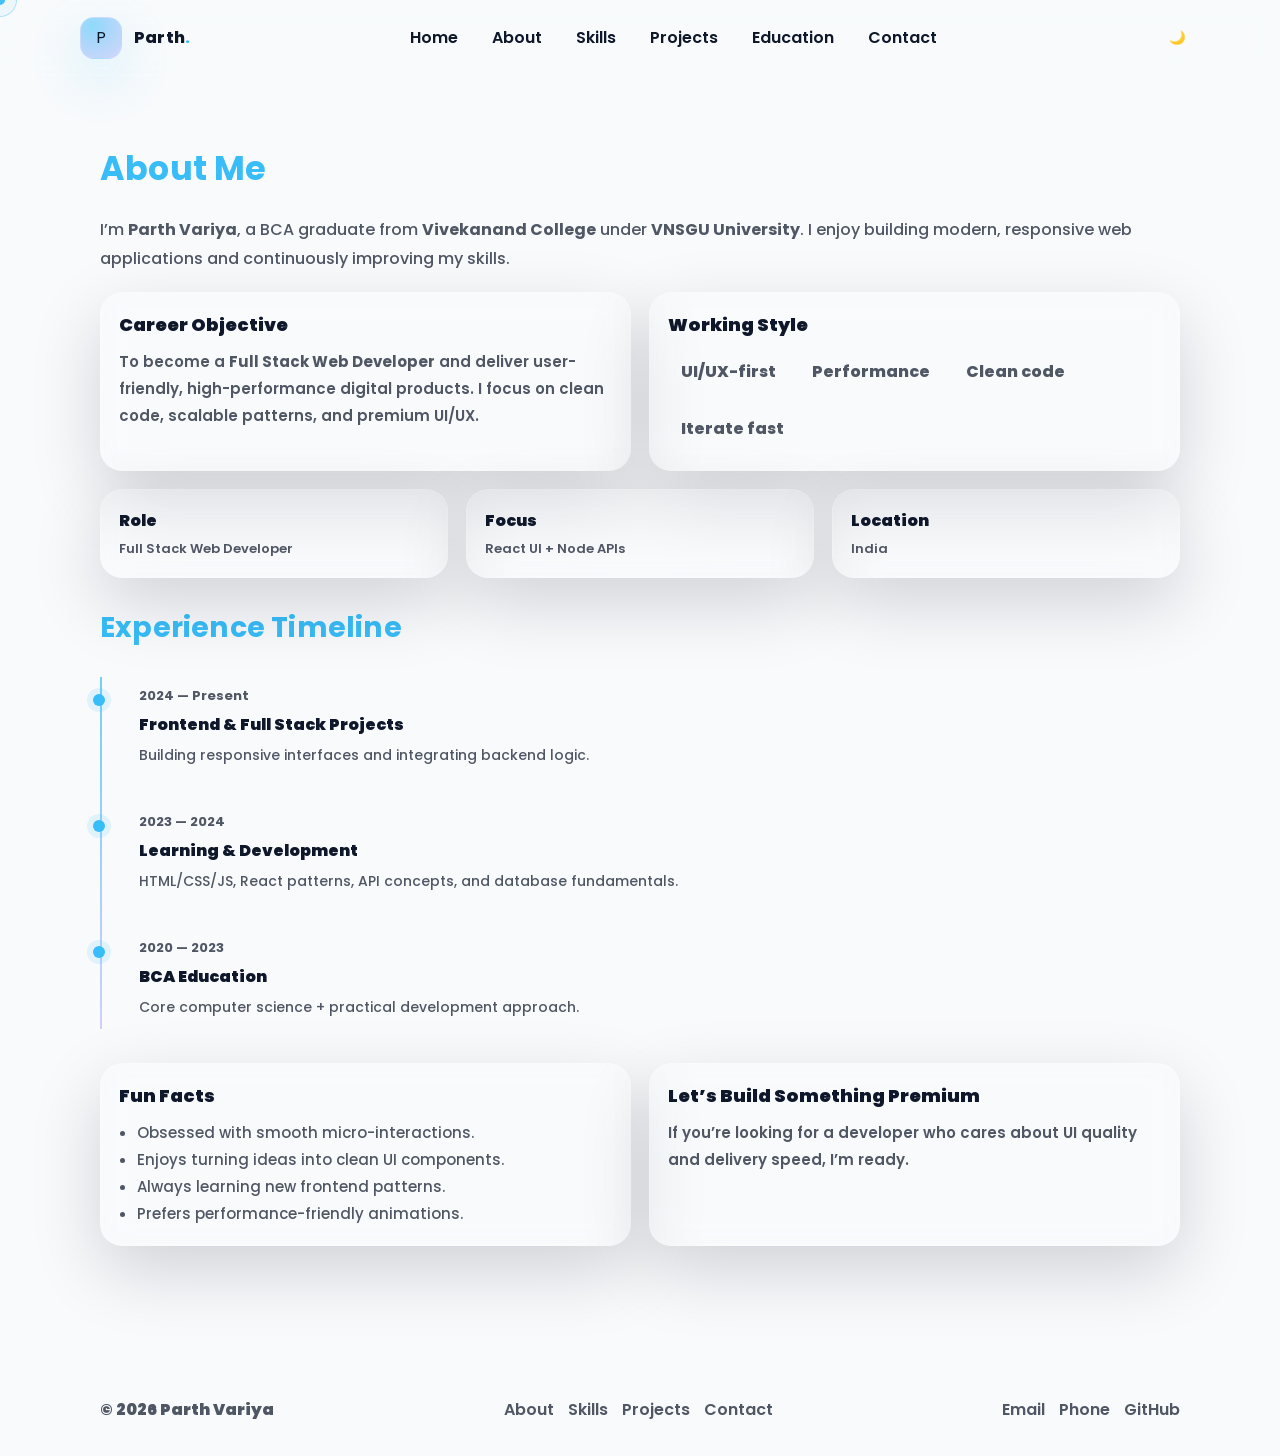
==== about.html @ 163a3abf "Added all portfolio files" ====
<!DOCTYPE html>
<html lang="en">
<head>
  <meta charset="UTF-8" />
  <meta name="viewport" content="width=device-width, initial-scale=1.0" />

  <title>About | Parth Variya</title>
  <meta name="description" content="About Parth Variya — Full Stack Web Developer. Career objective, personal info, timeline and fun facts." />
  <meta name="keywords" content="About, Parth Variya, Full Stack Developer" />
  <meta name="author" content="Parth Variya" />
  <meta property="og:title" content="About | Parth Variya" />
  <meta property="og:description" content="Career objective, personal info cards, experience timeline and fun facts." />
  <meta property="og:type" content="website" />

  <link rel="preconnect" href="https://fonts.googleapis.com" />
  <link rel="preconnect" href="https://fonts.gstatic.com" crossorigin />
  <link href="https://fonts.googleapis.com/css2?family=Poppins:wght@300;400;600;700&display=swap" rel="stylesheet" />

  <link rel="stylesheet" href="css/style.css" />
  <link rel="stylesheet" href="css/responsive.css" />
</head>
<body>
  <div id="loader" class="loader" aria-live="polite">
    <div class="loader-card">
      <div class="loader-bar"><span></span></div>
      <p>Loading portfolio...</p>
    </div>
  </div>
  <div id="cursor" class="cursor" aria-hidden="true"></div>
  <div id="cursorDot" class="cursor-dot" aria-hidden="true"></div>

  <header class="site-header">
    <div class="container navbar">
      <div class="brand">
        <div class="brand-mark" aria-hidden="true">P</div>
        <div class="brand-name">Parth<span>.</span></div>
      </div>

      <nav class="nav-links" aria-label="Primary">
        <a href="index.html">Home</a>
        <a href="about.html" class="active">About</a>
        <a href="skills.html">Skills</a>
        <a href="projects.html">Projects</a>
        <a href="education.html">Education</a>
        <a href="contact.html">Contact</a>
      </nav>

      <div class="nav-cta">
        <button id="themeBtn" class="icon-btn" type="button" aria-label="Switch theme">🌙</button>
        <button id="hamburgerBtn" class="icon-btn hamburger" type="button" aria-label="Open menu">☰</button>
      </div>
    </div>

    <div id="mobileDrawer" class="mobile-drawer" role="dialog" aria-modal="true" aria-label="Mobile menu">
      <div class="mobile-panel">
        <div class="mobile-links">
          <div style="display:flex;align-items:center;justify-content:space-between;gap:12px;">
            <div class="brand-name">Parth<span>.</span></div>
            <button id="closeDrawer" class="icon-btn" type="button" aria-label="Close menu">✕</button>
          </div>
          <a href="index.html" data-close>Home</a>
          <a href="about.html" data-close>About</a>
          <a href="skills.html" data-close>Skills</a>
          <a href="projects.html" data-close>Projects</a>
          <a href="education.html" data-close>Education</a>
          <a href="contact.html" data-close>Contact</a>
        </div>
      </div>
    </div>
  </header>

  <main id="pageFade">
    <section class="section">

      <div class="container">
        <h2 class="section-title reveal fade-up">About Me</h2>
        <p class="section-lead reveal fade-up">
          I’m <b>Parth Variya</b>, a BCA graduate from <b>Vivekanand College</b> under <b>VNSGU University</b>.
          I enjoy building modern, responsive web applications and continuously improving my skills.
        </p>

        <div class="grid-2" style="margin-top:18px;">
          <div class="skill-card glass reveal zoom-in">
            <h4 style="margin:0 0 10px; font-size:18px;">Career Objective</h4>
            <p class="section-lead" style="margin:0; font-size:15px;">
              To become a <b>Full Stack Web Developer</b> and deliver user-friendly, high-performance digital products.
              I focus on clean code, scalable patterns, and premium UI/UX.
            </p>
          </div>

          <div class="skill-card glass reveal zoom-in">
            <h4 style="margin:0 0 10px; font-size:18px;">Working Style</h4>
            <div class="pill-row">
              <span class="pill">UI/UX-first</span>
              <span class="pill">Performance</span>
              <span class="pill">Clean code</span>
              <span class="pill">Iterate fast</span>
            </div>
          </div>
        </div>

        <div class="grid-3" style="margin-top:18px;">
          <div class="skill-card glass reveal zoom-in">
            <h4>Role</h4>
            <p>Full Stack Web Developer</p>
          </div>
          <div class="skill-card glass reveal zoom-in">
            <h4>Focus</h4>
            <p>React UI + Node APIs</p>
          </div>
          <div class="skill-card glass reveal zoom-in">
            <h4>Location</h4>
            <p>India</p>
          </div>
        </div>

        <div style="margin-top:28px;">
          <h3 class="section-title" style="font-size:clamp(22px,2.2vw,30px);">Experience Timeline</h3>
          <div class="timeline">
            <div class="t-item reveal fade-up">
              <div class="t-meta">2024 — Present</div>
              <div class="t-title">Frontend & Full Stack Projects</div>
              <div class="section-lead" style="font-size:14px; margin-top:6px;">Building responsive interfaces and integrating backend logic.</div>
            </div>
            <div class="t-item reveal fade-up">
              <div class="t-meta">2023 — 2024</div>
              <div class="t-title">Learning & Development</div>
              <div class="section-lead" style="font-size:14px; margin-top:6px;">HTML/CSS/JS, React patterns, API concepts, and database fundamentals.</div>
            </div>
            <div class="t-item reveal fade-up">
              <div class="t-meta">2020 — 2023</div>
              <div class="t-title">BCA Education</div>
              <div class="section-lead" style="font-size:14px; margin-top:6px;">Core computer science + practical development approach.</div>
            </div>
          </div>
        </div>

        <div style="margin-top:28px;" class="grid-2">
          <div class="skill-card glass reveal zoom-in">
            <h4 style="margin:0 0 10px; font-size:18px;">Fun Facts</h4>
            <ul class="section-lead" style="margin:0; padding-left:18px; font-size:15px;">
              <li>Obsessed with smooth micro-interactions.</li>
              <li>Enjoys turning ideas into clean UI components.</li>
              <li>Always learning new frontend patterns.</li>
              <li>Prefers performance-friendly animations.</li>
            </ul>
          </div>
          <div class="skill-card glass reveal zoom-in">
            <h4 style="margin:0 0 10px; font-size:18px;">Let’s Build Something Premium</h4>
            <p class="section-lead" style="margin:0; font-size:15px;">
              If you’re looking for a developer who cares about UI quality and delivery speed, I’m ready.
            </p>
          </div>
        </div>
      </div>
    </section>
  </main>

  <button id="backToTop" class="back-to-top" type="button" aria-label="Back to top">↑</button>

  <footer class="site-footer">
    <div class="container footer-grid">
      <div style="font-weight:900;">© 2026 Parth Variya</div>
      <div class="footer-links">
        <a href="about.html">About</a>
        <a href="skills.html">Skills</a>
        <a href="projects.html">Projects</a>
        <a href="contact.html">Contact</a>
      </div>
      <div class="footer-links">
        <a href="mailto:pkvariya32@gmail.com">Email</a>
        <a href="tel:+917016491638">Phone</a>
        <a href="https://github.com/parth-variya" target="_blank" rel="noreferrer">GitHub</a>
      </div>
    </div>
  </footer>

  <script src="js/script.js"></script>

</body>
</html>
---- css/style.css ----
/* Premium Portfolio - Global Styles */

:root{
  --bg: #0f172a;
  --primary: #38bdf8;
  --secondary: #6366f1;
  --text: #e5e7eb;
  --muted: rgba(229,231,235,.72);
  --card: rgba(255,255,255,.06);
  --card2: rgba(255,255,255,.04);
  --stroke: rgba(255,255,255,.12);
  --shadow: 0 25px 70px rgba(0,0,0,.45);
  --radius-xl: 22px;
  --radius-lg: 16px;
  --radius-md: 12px;
  --radius-sm: 10px;

  --cursor-size: 10px;
  --cursor-ring: 34px;

  --focus: rgba(56,189,248,.45);

  --transition: 240ms cubic-bezier(.2,.8,.2,1);
}

[data-theme="light"]{
  --bg: #f8fafc;
  --text: #0f172a;
  --muted: rgba(15,23,42,.72);
  --card: rgba(15,23,42,.06);
  --card2: rgba(15,23,42,.04);
  --stroke: rgba(15,23,42,.14);
  --shadow: 0 25px 70px rgba(2,6,23,.16);
}

*{ box-sizing:border-box; }
html,body{ height:100%; }
html{ scroll-behavior:smooth; }
body{
  margin:0;
  background: var(--bg);
  color: var(--text);
  font-family: "Poppins", system-ui, -apple-system, Segoe UI, Roboto, Arial, sans-serif;
  overflow-x:hidden;
}

a{ color:inherit; }
img{ max-width:100%; display:block; }

/* Layout */
.container{
  width: min(1120px, 100%);
  margin: 0 auto;
  padding: 0 20px;
}

.glass{
  background: linear-gradient(135deg, rgba(255,255,255,.10), rgba(255,255,255,.04));
  border: 1px solid var(--stroke);
  box-shadow: var(--shadow);
  backdrop-filter: blur(14px);
  -webkit-backdrop-filter: blur(14px);
}

.card{
  border-radius: var(--radius-xl);
  padding: 22px;
}

/* Header / Footer */
.site-header{
  position: sticky;
  top:0;
  z-index: 50;
  backdrop-filter: blur(14px);
  -webkit-backdrop-filter: blur(14px);
  border-bottom: 1px solid rgba(255,255,255,.06);
  background: rgba(15,23,42,.55);
}
[data-theme="light"] .site-header{ background: rgba(248,250,252,.65); }

.navbar{
  display:flex;
  align-items:center;
  justify-content:space-between;
  padding: 14px 0;
  gap: 16px;
}

.brand{
  display:flex;
  align-items:center;
  gap: 12px;
}

.brand-mark{
  width: 42px;
  height: 42px;
  border-radius: 14px;
  background: radial-gradient(circle at 30% 20%, rgba(56,189,248,.55), rgba(99,102,241,.25)), rgba(255,255,255,.06);
  border: 1px solid rgba(255,255,255,.12);
  display:flex;
  align-items:center;
  justify-content:center;
  box-shadow: 0 18px 50px rgba(56,189,248,.22);
}

.brand-name{
  font-weight: 800;
  letter-spacing: .2px;
}
.brand-name span{ color: var(--primary); }

.nav-links{
  display:flex;
  align-items:center;
  gap: 8px;
}

.nav-links a{
  text-decoration:none;
  color: var(--text);
  font-weight: 600;
  padding: 10px 12px;
  border-radius: 12px;
  border: 1px solid transparent;
  transition: var(--transition);
}

.nav-links a:hover{
  border-color: rgba(56,189,248,.35);
  background: rgba(56,189,248,.10);
  box-shadow: 0 0 0 4px rgba(56,189,248,.08);
}

.nav-cta{
  display:flex;
  align-items:center;
  gap: 10px;
}

.icon-btn{
  display:inline-flex;
  align-items:center;
  justify-content:center;
  width: 44px;
  height: 44px;
  border-radius: 14px;
  border: 1px solid rgba(255,255,255,.12);
  background: rgba(255,255,255,.04);
  color: var(--text);
  cursor:pointer;
  transition: var(--transition);
}

.icon-btn:hover{
  transform: translateY(-2px);
  border-color: rgba(56,189,248,.45);
  box-shadow: 0 0 0 4px rgba(56,189,248,.10);
}

.hamburger{
  display:none;
}

.mobile-drawer{
  display:none;
}

.site-footer{
  margin-top: 40px;
  padding: 22px 0 34px;
  color: var(--muted);
}

.footer-grid{
  display:flex;
  align-items:center;
  justify-content:space-between;
  gap: 16px;
  flex-wrap:wrap;
  border-top: 1px solid rgba(255,255,255,.06);
  padding-top: 20px;
}

.footer-links{
  display:flex;
  gap: 14px;
  flex-wrap:wrap;
}

.footer-links a{
  text-decoration:none;
  font-weight: 600;
  color: var(--muted);
}

.footer-links a:hover{ color: var(--text); }

/* Sections */
.section{
  padding: 68px 0;
}

.section-title{
  margin: 0 0 22px;
  font-size: clamp(28px, 2.6vw, 40px);
  color: var(--primary);
  letter-spacing: .2px;
}

.section-lead{
  color: var(--muted);
  font-weight: 500;
  line-height: 1.8;
}

/* Hero */
.hero{
  padding: 56px 0 20px;
  position:relative;
  overflow:hidden;
}

.hero-bg{
  position:absolute;
  inset: -200px -120px -160px -120px;
  background: conic-gradient(from 180deg, rgba(56,189,248,.25), rgba(99,102,241,.35), rgba(56,189,248,.18), rgba(99,102,241,.30));
  filter: blur(38px);
  opacity: .65;
  animation: gradientSpin 12s linear infinite;
}

@keyframes gradientSpin{
  0%{ transform: rotate(0deg); }
  100%{ transform: rotate(360deg); }
}

.hero-grid{
  position:relative;
  display:grid;
  grid-template-columns: 1.2fr .8fr;
  align-items:center;
  gap: 28px;
}

.kicker{
  display:inline-flex;
  align-items:center;
  gap: 10px;
  padding: 8px 12px;
  border-radius: 999px;
  border:1px solid rgba(56,189,248,.25);
  background: rgba(56,189,248,.10);
  color: var(--text);
  font-weight: 700;
}

.kicker i{
  width: 10px;
  height: 10px;
  border-radius: 50%;
  background: var(--primary);
  box-shadow: 0 0 0 4px rgba(56,189,248,.18);
}

.hero h1{
  margin: 14px 0 10px;
  font-size: clamp(38px, 4.2vw, 64px);
  line-height: 1.05;
}

.hero h1 .accent{ color: var(--primary); }

.typing{
  color: var(--secondary);
  font-weight: 800;
}

.hero p{
  margin: 12px 0 24px;
  color: var(--muted);
  font-size: 16px;
  line-height: 1.9;
}

.btn-row{ display:flex; gap: 12px; flex-wrap:wrap; }

.btn{
  display:inline-flex;
  align-items:center;
  justify-content:center;
  gap: 10px;
  padding: 12px 18px;
  border-radius: 14px;
  text-decoration:none;
  font-weight: 800;
  border: 1px solid rgba(255,255,255,.14);
  background: rgba(255,255,255,.05);
  transition: var(--transition);
  cursor:pointer;
}

.btn:hover{ transform: translateY(-2px); border-color: rgba(56,189,248,.45); box-shadow: 0 0 0 4px rgba(56,189,248,.10); }

.btn-primary{
  background: linear-gradient(135deg, rgba(56,189,248,.20), rgba(99,102,241,.20)), rgba(255,255,255,.05);
  border-color: rgba(56,189,248,.55);
}

.btn-secondary{
  background: linear-gradient(135deg, rgba(99,102,241,.22), rgba(56,189,248,.10)), rgba(255,255,255,.05);
  border-color: rgba(99,102,241,.55);
}

.hero-profile{
  position:relative;
  display:flex;
  align-items:center;
  justify-content:center;
}

.profile-ring{
  width: 360px;
  height: 360px;
  border-radius: 50%;
  background: radial-gradient(circle at 30% 20%, rgba(56,189,248,.35), rgba(99,102,241,.15)), rgba(255,255,255,.04);
  border: 1px solid rgba(56,189,248,.35);
  display:flex;
  align-items:center;
  justify-content:center;
  box-shadow: 0 30px 100px rgba(56,189,248,.18);
}

.profile-img{
  width: 290px;
  height: 290px;
  border-radius: 50%;
  object-fit: cover;
  border: 6px solid rgba(56,189,248,.55);
  box-shadow: 0 0 0 10px rgba(56,189,248,.08);
  background: rgba(255,255,255,.02);
}

.floating-badge{
  position:absolute;
  bottom: 26px;
  left: -6px;
  padding: 12px 14px;
  border-radius: 18px;
  background: rgba(255,255,255,.06);
  border: 1px solid rgba(255,255,255,.12);
  backdrop-filter: blur(12px);
  -webkit-backdrop-filter: blur(12px);
}

.floating-badge strong{ display:block; }
.floating-badge span{ color: var(--muted); font-weight: 600; font-size: 13px; }

/* Stats */
.stats{
  margin-top: 24px;
  display:grid;
  grid-template-columns: repeat(4, 1fr);
  gap: 14px;
}

.stat{
  padding: 16px;
  border-radius: 18px;
  border: 1px solid rgba(255,255,255,.10);
  background: rgba(255,255,255,.04);
}

.stat .num{
  font-size: 26px;
  font-weight: 900;
  color: var(--text);
}

.stat .label{
  color: var(--muted);
  font-weight: 700;
  font-size: 13px;
  margin-top: 6px;
}

/* Scroll indicator */
.scroll-indicator{
  margin-top: 28px;
  display:flex;
  align-items:center;
  gap: 10px;
  color: var(--muted);
  font-weight: 700;
}

.mouse{
  width: 24px;
  height: 38px;
  border-radius: 999px;
  border: 1px solid rgba(255,255,255,.18);
  position:relative;
}

.mouse::after{
  content:"";
  width: 6px;
  height: 6px;
  border-radius: 50%;
  background: var(--primary);
  position:absolute;
  left: 50%;
  top: 8px;
  transform: translateX(-50%);
  animation: scrollDot 1.4s ease-in-out infinite;
}

@keyframes scrollDot{
  0%{ opacity: .15; transform: translateX(-50%) translateY(0); }
  45%{ opacity: 1; }
  100%{ opacity: .15; transform: translateX(-50%) translateY(16px); }
}

/* Cards / content grids */
.grid-2{ display:grid; grid-template-columns: 1fr 1fr; gap: 18px; }
.grid-3{ display:grid; grid-template-columns: repeat(3, 1fr); gap: 18px; }

.timeline{
  position:relative;
  padding-left: 22px;
}
.timeline::before{
  content:"";
  position:absolute;
  left: 0;
  top: 6px;
  bottom: 6px;
  width: 2px;
  background: linear-gradient(var(--primary), rgba(99,102,241,.4));
  opacity: .7;
}

.t-item{ position:relative; padding: 14px 16px; border-radius: 18px; background: rgba(255,255,255,.04); border: 1px solid rgba(255,255,255,.08); margin: 14px 0; }
.t-item::before{ content:""; position:absolute; left: -30px; top: 22px; width: 12px; height: 12px; border-radius: 50%; background: var(--primary); box-shadow: 0 0 0 6px rgba(56,189,248,.12); }

.t-meta{ color: var(--muted); font-weight: 700; font-size: 13px; }
.t-title{ font-weight: 900; margin-top: 6px; }

/* Skills */
.skill-grid{
  display:grid;
  grid-template-columns: 1fr 1fr;
  gap: 18px;
}

.pill-row{ display:flex; flex-wrap:wrap; gap: 10px; }

.pill{
  padding: 10px 12px;
  border-radius: 999px;
  border:1px solid rgba(255,255,255,.12);
  background: rgba(255,255,255,.04);
  font-weight: 800;
  color: var(--muted);
}

.skill-card{
  position:relative;
  overflow:hidden;
  padding: 18px;
  border-radius: var(--radius-xl);
  border: 1px solid rgba(255,255,255,.10);
  background: rgba(255,255,255,.04);
  transition: var(--transition);
}

.skill-card:hover{
  transform: translateY(-3px);
  border-color: rgba(56,189,248,.45);
  box-shadow: 0 0 0 4px rgba(56,189,248,.10);
}

.skill-card::after{
  content:"";
  position:absolute;
  inset: -2px;
  background: radial-gradient(circle at var(--x, 50%) var(--y, 50%), rgba(56,189,248,.24), rgba(99,102,241,.06) 45%, transparent 65%);
  opacity: 0;
  transition: opacity 250ms ease;
}

.skill-card:hover::after{ opacity: 1; }

.progress-row{ display:flex; gap: 16px; align-items:center; }

.progress{
  width: 110px;
  height: 110px;
}

.progress circle{
  fill:none;
  stroke-width: 10;
  transform: translate(5px,5px);
  transform-origin: 50% 50%;
}

.progress .track{ stroke: rgba(255,255,255,.10); }
.progress .bar{ stroke: var(--primary); stroke-linecap: round; }

.skill-card h4{ margin: 0 0 6px; font-weight: 900; }
.skill-card p{ margin: 0; color: var(--muted); font-weight: 600; font-size: 13px; }

/* Projects */
.controls{
  display:flex;
  gap: 12px;
  flex-wrap:wrap;
  margin-bottom: 18px;
}

.filter-btn{
  border-radius: 999px;
  padding: 10px 14px;
  font-weight: 900;
  cursor:pointer;
  border: 1px solid rgba(255,255,255,.12);
  background: rgba(255,255,255,.04);
  color: var(--muted);
  transition: var(--transition);
}

.filter-btn:hover{ transform: translateY(-2px); border-color: rgba(56,189,248,.45); color: var(--text); }
.filter-btn.active{ border-color: rgba(56,189,248,.65); background: rgba(56,189,248,.12); color: var(--text); box-shadow: 0 0 0 4px rgba(56,189,248,.10); }

.projects-grid{
  display:grid;
  grid-template-columns: repeat(3, 1fr);
  gap: 18px;
}

.project-card{
  position:relative;
  overflow:hidden;
  padding: 18px;
  border-radius: var(--radius-xl);
  border: 1px solid rgba(255,255,255,.10);
  background: rgba(255,255,255,.04);
  transition: var(--transition);
}

.project-card:hover{
  transform: translateY(-4px);
  border-color: rgba(56,189,248,.45);
  box-shadow: 0 0 0 4px rgba(56,189,248,.10);
}

.project-card .thumb{
  border-radius: 18px;
  border: 1px solid rgba(255,255,255,.10);
  overflow:hidden;
  background: rgba(255,255,255,.02);
}

.project-card .thumb img{ width: 100%; height: 180px; object-fit: cover; }

.tag-row{ display:flex; flex-wrap:wrap; gap: 10px; margin: 12px 0; }

.tag{
  border-radius: 999px;
  border: 1px solid rgba(255,255,255,.12);
  padding: 8px 10px;
  font-size: 12px;
  font-weight: 900;
  color: var(--muted);
  background: rgba(255,255,255,.03);
}

.project-actions{ display:flex; gap: 12px; flex-wrap:wrap; margin-top: 14px; }

/* Contact */
.form{
  display:grid;
  grid-template-columns: 1fr 1fr;
  gap: 12px;
}

.form .full{ grid-column: 1 / -1; }

.field{
  display:flex;
  flex-direction:column;
  gap: 8px;
}

label{ font-weight: 800; color: var(--muted); font-size: 13px; }

input, textarea{
  width: 100%;
  padding: 12px 14px;
  border-radius: 14px;
  background: rgba(255,255,255,.04);
  border: 1px solid rgba(255,255,255,.12);
  color: var(--text);
  outline: none;
  transition: var(--transition);
  font-family: inherit;
}

textarea{ min-height: 120px; resize: vertical; }

input:focus, textarea:focus{
  border-color: rgba(56,189,248,.55);
  box-shadow: 0 0 0 4px rgba(56,189,248,.10);
}

/* Scroll animations */
.reveal{
  opacity: 0;
  transform: translateY(18px);
  transition: 700ms cubic-bezier(.2,.8,.2,1);
}
.reveal.show{
  opacity: 1;
  transform: translateY(0);
}

.reveal.zoom-in{ transform: scale(.98); }
.reveal.zoom-in.show{ transform: scale(1); }

.reveal.slide-left{ transform: translateX(14px); }
.reveal.slide-left.show{ transform: translateX(0); }

/* Back to top */
.back-to-top{
  position: fixed;
  right: 18px;
  bottom: 18px;
  z-index: 70;
  width: 46px;
  height: 46px;
  border-radius: 16px;
  border: 1px solid rgba(255,255,255,.14);
  background: rgba(15,23,42,.55);
  display:flex;
  align-items:center;
  justify-content:center;
  cursor:pointer;
  color: var(--text);
  box-shadow: 0 18px 50px rgba(0,0,0,.35);
  transform: translateY(14px);
  opacity: 0;
  pointer-events:none;
  transition: var(--transition);
}

[data-theme="light"] .back-to-top{ background: rgba(248,250,252,.8); }

.back-to-top.show{ opacity: 1; transform: translateY(0); pointer-events:auto; }

/* Cursor */
.cursor{
  position: fixed;
  top:0; left:0;
  width: var(--cursor-ring);
  height: var(--cursor-ring);
  border-radius: 50%;
  border: 1px solid rgba(56,189,248,.35);
  background: rgba(56,189,248,.06);
  transform: translate(-50%, -50%);
  pointer-events:none;
  z-index: 9999;
  transition: width 160ms ease, height 160ms ease, opacity 160ms ease, border-color 160ms ease, background 160ms ease;
}

.cursor-dot{
  position: fixed;
  top:0; left:0;
  width: var(--cursor-size);
  height: var(--cursor-size);
  border-radius: 50%;
  background: rgba(56,189,248,.95);
  transform: translate(-50%, -50%);
  pointer-events:none;
  z-index: 10000;
  transition: width 160ms ease, height 160ms ease, opacity 160ms ease;
}

.cursor--hidden{ opacity:0; }
.cursor--hover{
  width: 54px !important;
  height: 54px !important;
  border-color: rgba(99,102,241,.6);
  background: rgba(99,102,241,.10);
}

.cursor-dot--hover{
  width: 14px !important;
  height: 14px !important;
}

@media (pointer: coarse){
  .cursor, .cursor-dot{ display:none; }
}

/* Loader */
.loader{
  position: fixed;
  inset: 0;
  z-index: 200;
  background: radial-gradient(circle at 20% 20%, rgba(56,189,248,.18), rgba(15,23,42,1) 55%);
  display:flex;
  align-items:center;
  justify-content:center;
}

.loader-card{
  width: min(440px, 92vw);
  padding: 22px;
  border-radius: 24px;
  border: 1px solid rgba(255,255,255,.12);
  background: rgba(255,255,255,.05);
  backdrop-filter: blur(16px);
}

.loader-bar{
  height: 12px;
  border-radius: 999px;
  background: rgba(255,255,255,.08);
  overflow:hidden;
  border: 1px solid rgba(255,255,255,.10);
}

.loader-bar > span{
  display:block;
  height:100%;
  width: 35%;
  border-radius: 999px;
  background: linear-gradient(90deg, var(--primary), var(--secondary));
  animation: loadMove 900ms ease-in-out infinite;
}

@keyframes loadMove{
  0%{ transform: translateX(-30%); width: 30%; }
  50%{ transform: translateX(120%); width: 55%; }
  100%{ transform: translateX(260%); width: 30%; }
}

.loader p{ margin: 12px 0 0; color: var(--muted); font-weight: 700; }

.loader--hide{ animation: loaderFade 450ms ease forwards; }
@keyframes loaderFade{ to{ opacity:0; visibility:hidden; } }

/* Typing caret */
.caret{
  display:inline-block;
  width: 10px;
  color: var(--primary);
  animation: caretBlink 1s steps(2, end) infinite;
}
@keyframes caretBlink{ 50%{ opacity:0; } }

/* SEO helper */
.visually-hidden{
  position:absolute;
  width:1px;
  height:1px;
  padding:0;
  margin:-1px;
  overflow:hidden;
  clip:rect(0,0,0,0);
  white-space:nowrap;
  border-width:0;
}
---- css/responsive.css ----
/* Responsive adjustments */

@media (max-width: 980px){
  .hero-grid{ grid-template-columns: 1fr; }
  .profile-ring{ width: 320px; height: 320px; }
  .profile-img{ width: 260px; height: 260px; }
  .stats{ grid-template-columns: repeat(2, 1fr); }
  .projects-grid{ grid-template-columns: repeat(2, 1fr); }
  .grid-2{ grid-template-columns: 1fr; }
  .skill-grid{ grid-template-columns: 1fr; }
}

@media (max-width: 640px){
  .navbar{ padding: 12px 0; }
  .nav-links{ display:none; }
  .hamburger{ display:inline-flex; }
  .mobile-drawer{
    display:block;
    position: fixed;
    inset: 0;
    z-index: 120;
    background: rgba(0,0,0,.55);
    backdrop-filter: blur(10px);
    -webkit-backdrop-filter: blur(10px);
    opacity: 0;
    pointer-events:none;
    transition: var(--transition);
  }
  .mobile-drawer.open{ opacity:1; pointer-events:auto; }
  .mobile-panel{
    position:absolute;
    left: 14px;
    right: 14px;
    top: 74px;
    border-radius: 24px;
    padding: 14px;
    border:1px solid rgba(255,255,255,.12);
    background: rgba(15,23,42,.75);
    box-shadow: 0 30px 90px rgba(0,0,0,.45);
  }
  [data-theme="light"] .mobile-panel{ background: rgba(248,250,252,.85); }
  .mobile-links{ display:flex; flex-direction:column; gap: 8px; }
  .mobile-links a{
    text-decoration:none;
    font-weight: 900;
    padding: 12px 14px;
    border-radius: 16px;
    border:1px solid rgba(255,255,255,.10);
    background: rgba(255,255,255,.04);
  }
  .mobile-links a:hover{ border-color: rgba(56,189,248,.45); }

  .stats{ grid-template-columns: 1fr 1fr; }
  .projects-grid{ grid-template-columns: 1fr; }
  .form{ grid-template-columns: 1fr; }
  .hero-profile{ justify-content:flex-start; }
  .profile-ring{ width: 290px; height: 290px; }
  .profile-img{ width: 230px; height: 230px; }
}
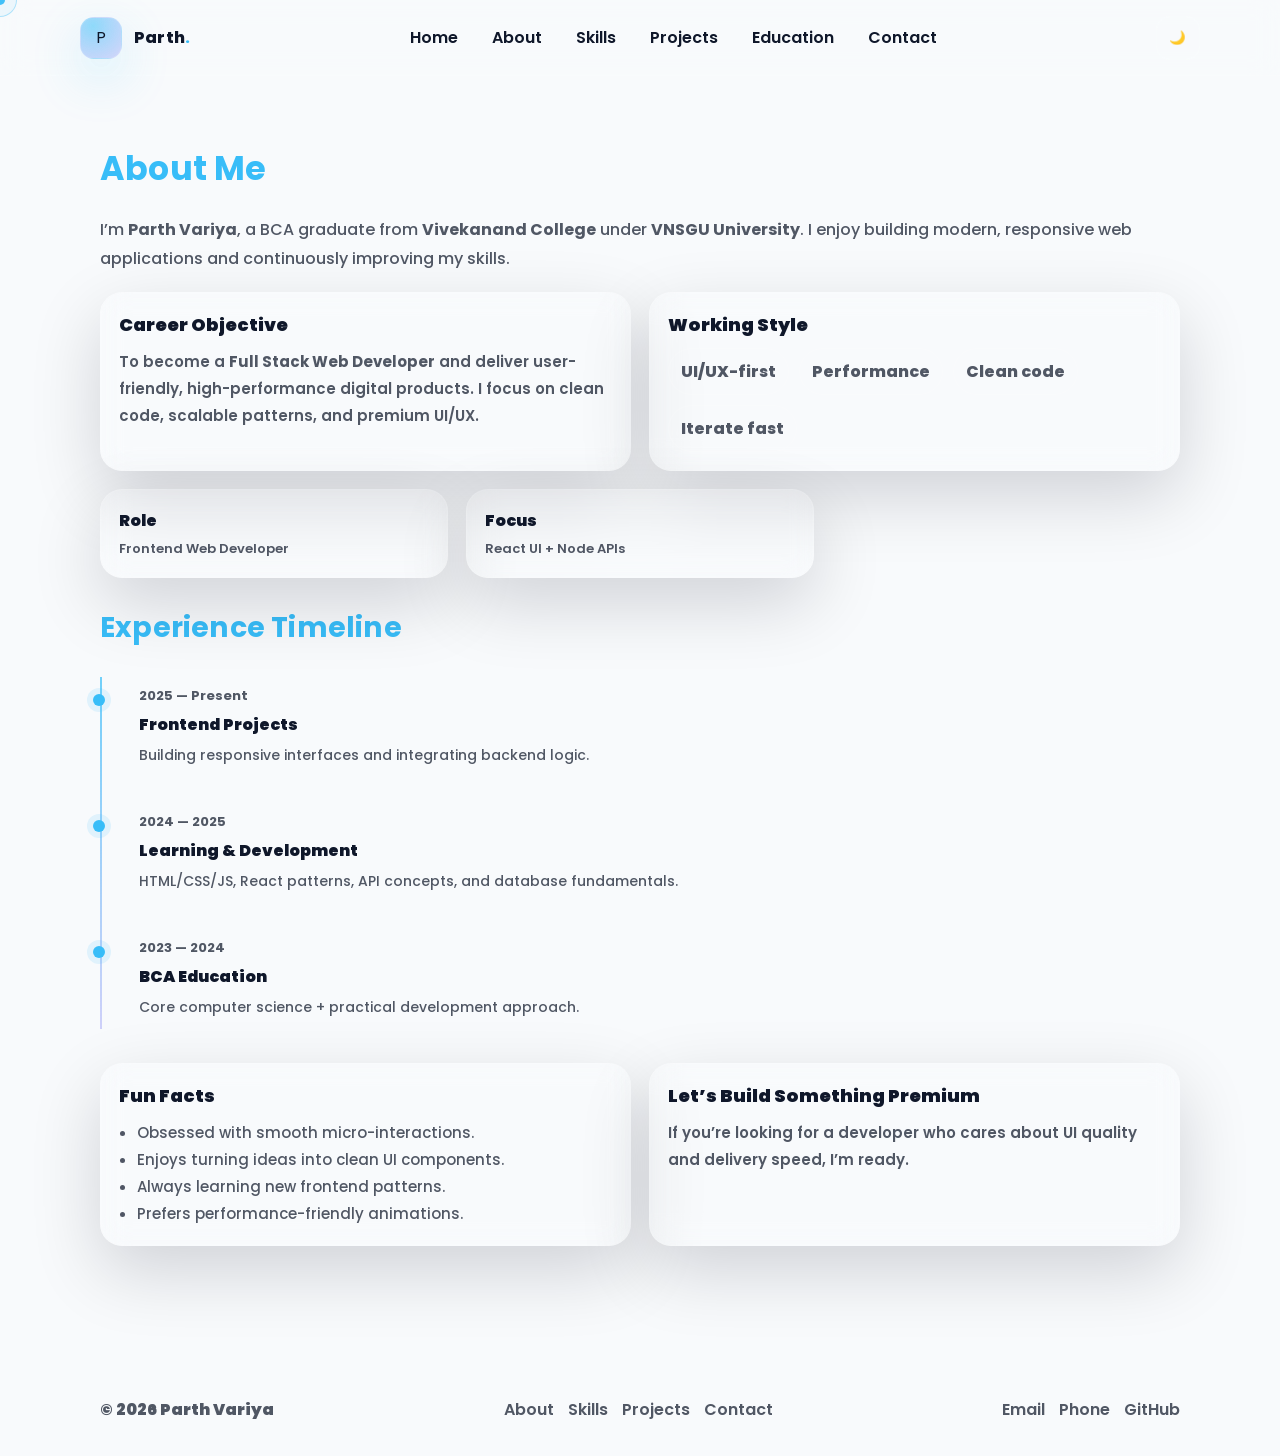
==== commit afed18d7: "Added new feature" ====
--- a/about.html
+++ b/about.html
@@ -102,15 +102,11 @@
         <div class="grid-3" style="margin-top:18px;">
           <div class="skill-card glass reveal zoom-in">
             <h4>Role</h4>
-            <p>Full Stack Web Developer</p>
+            <p>Frontend Web Developer</p>
           </div>
           <div class="skill-card glass reveal zoom-in">
             <h4>Focus</h4>
             <p>React UI + Node APIs</p>
-          </div>
-          <div class="skill-card glass reveal zoom-in">
-            <h4>Location</h4>
-            <p>India</p>
           </div>
         </div>
 
@@ -118,17 +114,17 @@
           <h3 class="section-title" style="font-size:clamp(22px,2.2vw,30px);">Experience Timeline</h3>
           <div class="timeline">
             <div class="t-item reveal fade-up">
-              <div class="t-meta">2024 — Present</div>
-              <div class="t-title">Frontend & Full Stack Projects</div>
+              <div class="t-meta">2025 — Present</div>
+              <div class="t-title">Frontend Projects</div>
               <div class="section-lead" style="font-size:14px; margin-top:6px;">Building responsive interfaces and integrating backend logic.</div>
             </div>
             <div class="t-item reveal fade-up">
-              <div class="t-meta">2023 — 2024</div>
+              <div class="t-meta">2024 — 2025</div>
               <div class="t-title">Learning & Development</div>
               <div class="section-lead" style="font-size:14px; margin-top:6px;">HTML/CSS/JS, React patterns, API concepts, and database fundamentals.</div>
             </div>
             <div class="t-item reveal fade-up">
-              <div class="t-meta">2020 — 2023</div>
+              <div class="t-meta">2023 — 2024</div>
               <div class="t-title">BCA Education</div>
               <div class="section-lead" style="font-size:14px; margin-top:6px;">Core computer science + practical development approach.</div>
             </div>
